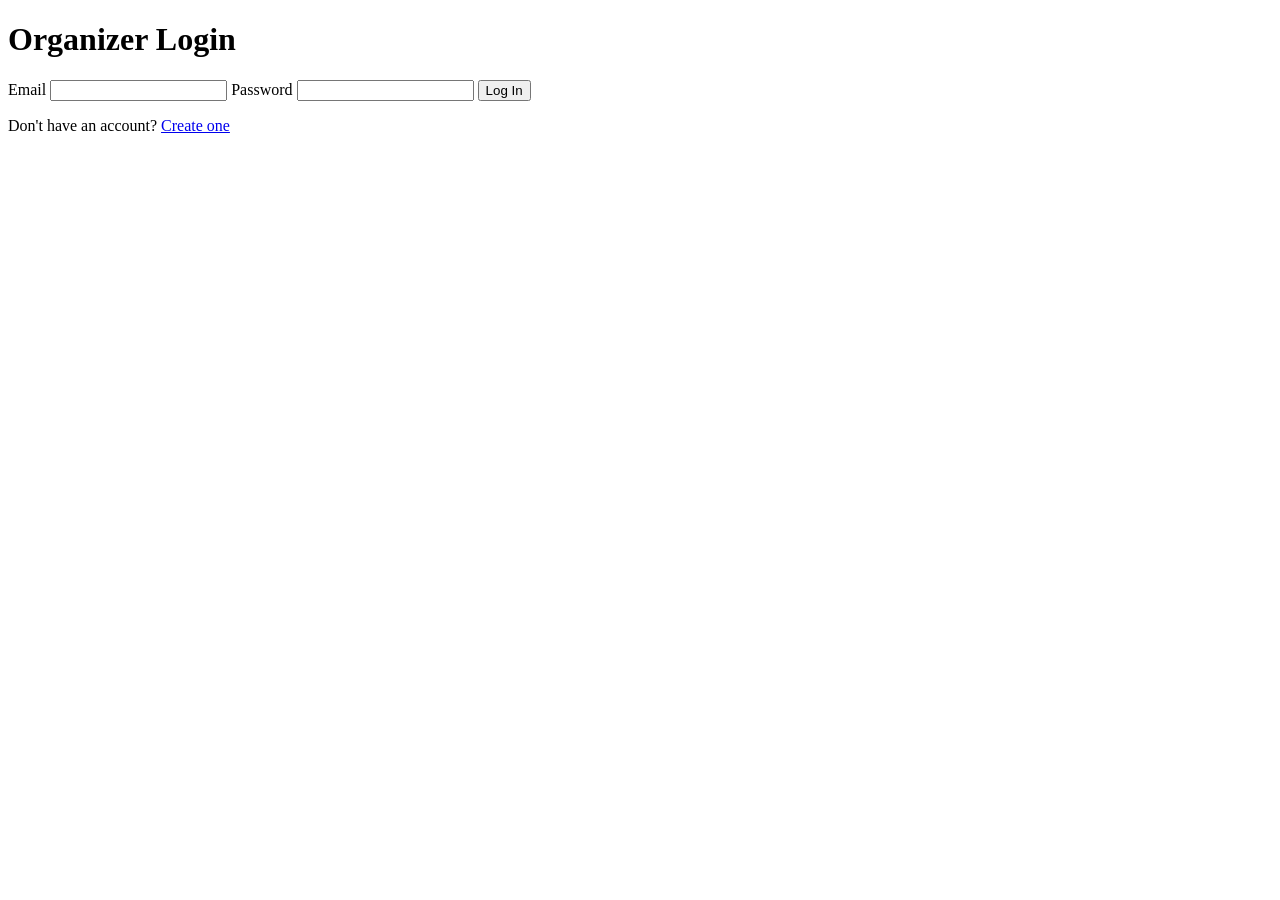
==== frontend/create.html @ f6b81d54 "push" ====
<!DOCTYPE html>
<html lang="en">
<head>
    <meta charset="UTF-8">
    <meta name="viewport" content="width=device-width, initial-scale=1.0">
    <title>Create Secret Santa</title>
    <link rel="stylesheet" href="css/style.css">
</head>

<body>

    <main class="container">

        <h1>Create an Exchange</h1>

        <form id="create-exchange-form">

            <label for="name">Exchange name</label>
            <input
                type="text"
                id="name"
                required
            >

            <label for="code">Family code</label>
            <input
                type="text"
                id="code"
                required
            >

            <label for="budget">Budget</label>
            <input
                type="number"
                id="budget"
                min="0"
                step="0.01"
            >

            <label for="registration-deadline">
                Registration deadline
            </label>
            <input
                type="datetime-local"
                id="registration-deadline"
            >

            <label for="draw-date">Draw date</label>
            <input
                type="datetime-local"
                id="draw-date"
            >

            <button type="submit">
                Create Exchange
            </button>

        </form>

        <p id="message"></p>

    </main>

    <script src="js/create.js"></script>

</body>
</html>
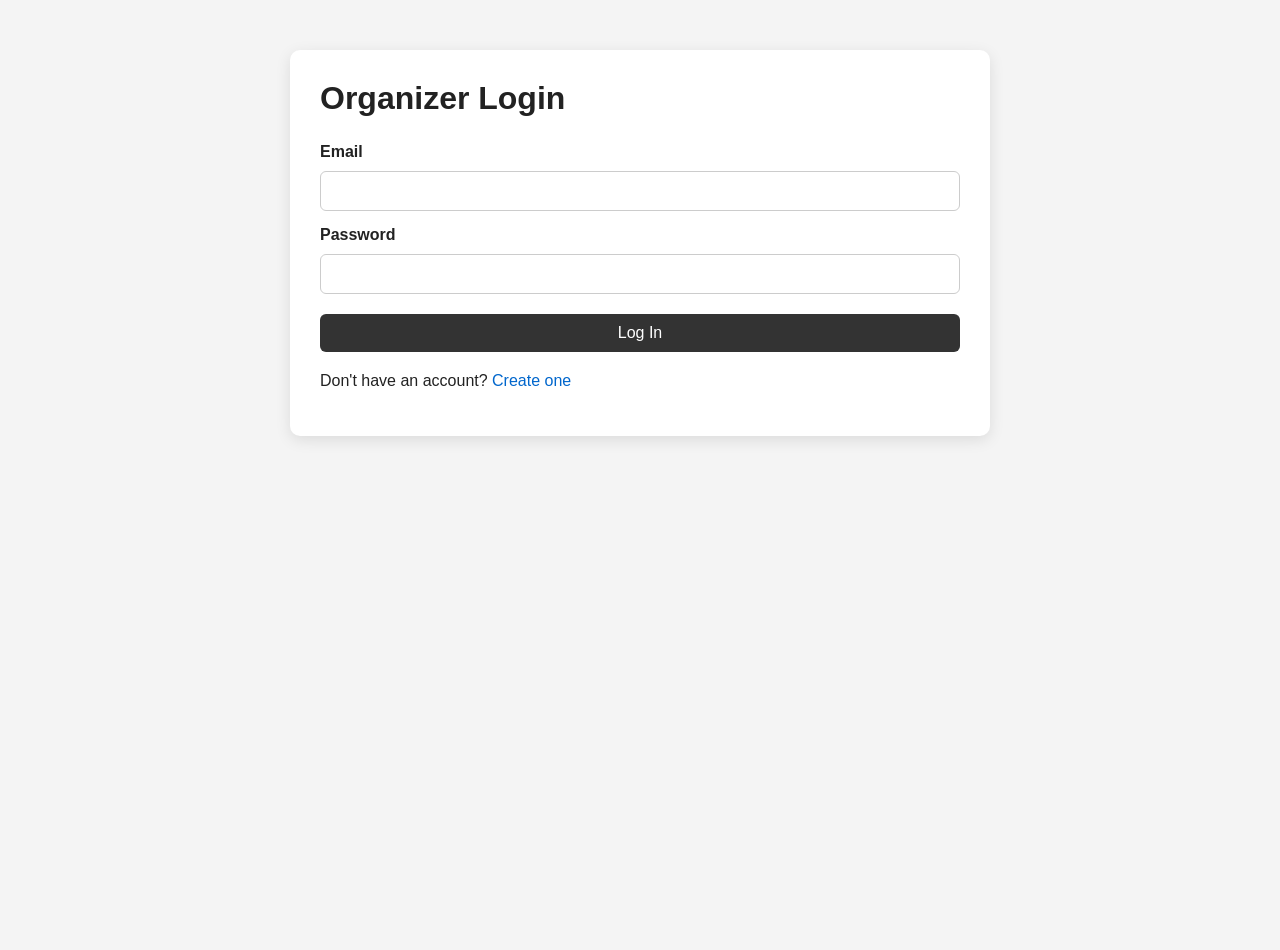
==== commit 8a88aeae: "Connect frontend to production API" ====
--- a/frontend/create.html
+++ b/frontend/create.html
@@ -61,6 +61,7 @@
 
     </main>
 
+    <script src="js/config.js"></script>
     <script src="js/create.js"></script>
 
 </body>
--- a/frontend/css/style.css
+++ b/frontend/css/style.css
@@ -0,0 +1,98 @@
+* {
+    box-sizing: border-box;
+}
+
+body {
+    margin: 0;
+    min-height: 100vh;
+    font-family: Arial, Helvetica, sans-serif;
+    background: #f4f4f4;
+    color: #222;
+}
+
+.container {
+    width: 90%;
+    max-width: 700px;
+    margin: 50px auto;
+    padding: 30px;
+    background: white;
+    border-radius: 10px;
+    box-shadow: 0 4px 15px rgba(0, 0, 0, 0.1);
+}
+
+h1 {
+    margin-top: 0;
+}
+
+h2 {
+    margin-top: 30px;
+}
+
+form {
+    display: flex;
+    flex-direction: column;
+    gap: 10px;
+    margin: 20px 0;
+}
+
+label {
+    font-weight: bold;
+    margin-top: 5px;
+}
+
+input,
+textarea {
+    width: 100%;
+    padding: 10px;
+    font-size: 16px;
+    border: 1px solid #ccc;
+    border-radius: 6px;
+}
+
+textarea {
+    min-height: 100px;
+    resize: vertical;
+}
+
+button {
+    padding: 10px 16px;
+    margin-top: 10px;
+    font-size: 16px;
+    cursor: pointer;
+    border: none;
+    border-radius: 6px;
+    background: #333;
+    color: white;
+}
+
+button:hover {
+    background: #555;
+}
+
+button:disabled {
+    background: #aaa;
+    cursor: not-allowed;
+}
+
+a {
+    color: #0066cc;
+    text-decoration: none;
+}
+
+a:hover {
+    text-decoration: underline;
+}
+
+#participant-list > div {
+    padding: 12px 0;
+    border-bottom: 1px solid #ddd;
+}
+
+#participant-list button {
+    margin-top: 0;
+}
+
+#message {
+    margin-top: 15px;
+    font-weight: bold;
+}
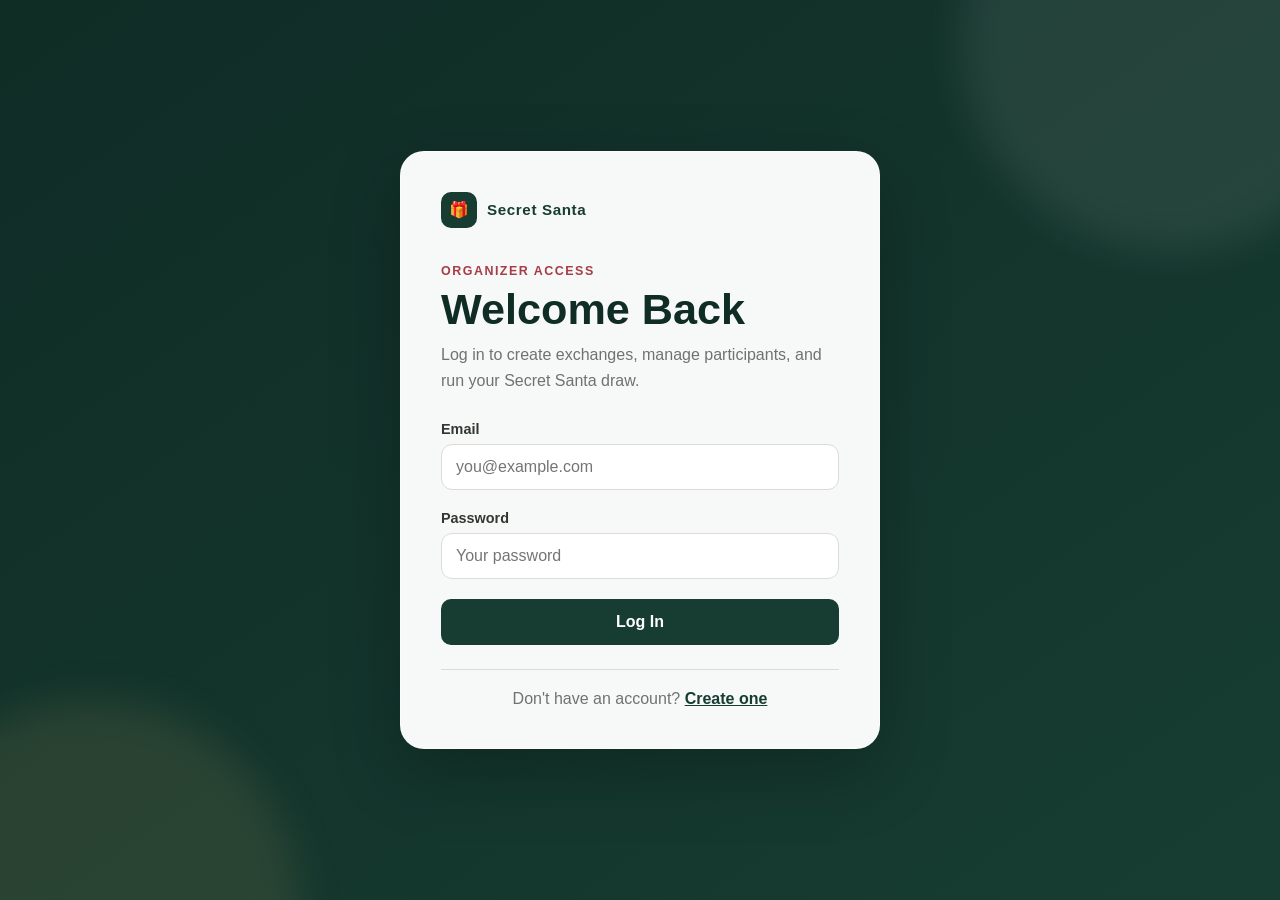
==== commit 0123a9e2: "CSS update" ====
--- a/frontend/create.html
+++ b/frontend/create.html
@@ -3,63 +3,191 @@
 <head>
     <meta charset="UTF-8">
     <meta name="viewport" content="width=device-width, initial-scale=1.0">
+
     <title>Create Secret Santa</title>
-    <link rel="stylesheet" href="css/style.css">
+
+    <link
+        rel="stylesheet"
+        href="css/style.css"
+    >
 </head>
 
-<body>
+<body class="create-page">
 
-    <main class="container">
+    <div class="join-background">
+        <div class="join-glow join-glow-one"></div>
+        <div class="join-glow join-glow-two"></div>
+    </div>
 
-        <h1>Create an Exchange</h1>
+    <main class="create-shell">
 
-        <form id="create-exchange-form">
+        <section class="create-card">
 
-            <label for="name">Exchange name</label>
-            <input
-                type="text"
-                id="name"
-                required
-            >
+            <header class="create-header">
 
-            <label for="code">Family code</label>
-            <input
-                type="text"
-                id="code"
-                required
-            >
+                <div class="join-brand">
+                    <span class="join-brand-mark">
+                        🎁
+                    </span>
 
-            <label for="budget">Budget</label>
-            <input
-                type="number"
-                id="budget"
-                min="0"
-                step="0.01"
-            >
+                    <span>
+                        Secret Santa
+                    </span>
+                </div>
 
-            <label for="registration-deadline">
-                Registration deadline
-            </label>
-            <input
-                type="datetime-local"
-                id="registration-deadline"
-            >
+                <a
+                    href="dashboard.html"
+                    class="organizer-back-link"
+                >
+                    Dashboard
+                </a>
 
-            <label for="draw-date">Draw date</label>
-            <input
-                type="datetime-local"
-                id="draw-date"
-            >
+            </header>
 
-            <button type="submit">
-                Create Exchange
-            </button>
 
-        </form>
+            <div class="create-intro">
 
-        <p id="message"></p>
+                <p class="join-eyebrow">
+                    New Exchange
+                </p>
+
+                <h1>
+                    Create an Exchange
+                </h1>
+
+                <p>
+                    Set the details for your Secret Santa.
+                    You can edit them later until the draw runs.
+                </p>
+
+            </div>
+
+
+            <form id="create-exchange-form">
+
+                <div class="form-field">
+
+                    <label for="name">
+                        Exchange name
+                    </label>
+
+                    <p class="field-help">
+                        Give your exchange a name people will recognize.
+                    </p>
+
+                    <input
+                        type="text"
+                        id="name"
+                        placeholder="Technology Department Secret Santa"
+                        required
+                    >
+
+                </div>
+
+
+                <div class="form-field">
+
+                    <label for="code">
+                        Invite code
+                    </label>
+
+                    <p class="field-help">
+                        Participants can use this code or the invite link to join.
+                    </p>
+
+                    <input
+                        type="text"
+                        id="code"
+                        placeholder="TECH2026"
+                        required
+                    >
+
+                </div>
+
+
+                <div class="form-field">
+
+                    <label for="budget">
+                        Gift limit
+                    </label>
+
+                    <p class="field-help">
+                        Set the maximum amount participants should spend.
+                    </p>
+
+                    <input
+                        type="number"
+                        id="budget"
+                        min="0"
+                        step="0.01"
+                        placeholder="50"
+                    >
+
+                </div>
+
+
+                <div class="create-date-grid">
+
+                    <div class="form-field">
+
+                        <label for="registration-deadline">
+                            Registration deadline
+                        </label>
+
+                        <p class="field-help">
+                            Participants can join, edit, or withdraw until this time.
+                        </p>
+
+                        <input
+                            type="datetime-local"
+                            id="registration-deadline"
+                        >
+
+                    </div>
+
+
+                    <div class="form-field">
+
+                        <label for="draw-date">
+                            Draw date
+                        </label>
+
+                        <p class="field-help">
+                            Assignments will be generated after registration closes.
+                        </p>
+
+                        <input
+                            type="datetime-local"
+                            id="draw-date"
+                        >
+
+                    </div>
+
+                </div>
+
+
+                <p class="join-note">
+                    After creating the exchange, you'll get a shareable invite link
+                    from your dashboard.
+                </p>
+
+
+                <button
+                    type="submit"
+                    class="primary-button create-submit-button"
+                >
+                    Create Exchange
+                </button>
+
+            </form>
+
+
+            <p id="message"></p>
+
+        </section>
 
     </main>
+
 
     <script src="js/config.js"></script>
     <script src="js/create.js"></script>
--- a/frontend/css/style.css
+++ b/frontend/css/style.css
@@ -1,3 +1,24 @@
+/* =========================
+   BASE / THEME
+   ========================= */
+
+:root {
+    --christmas-green: #173d32;
+    --christmas-green-dark: #0f2c25;
+    --christmas-green-soft: #285447;
+    --christmas-red: #a63d46;
+    --christmas-red-dark: #87323a;
+    --christmas-gold: #c8a96b;
+    --holiday-cream: #f7f3ea;
+    --holiday-card: rgba(255, 255, 255, 0.97);
+    --holiday-text: #202521;
+    --holiday-muted: #6d746f;
+    --holiday-border: #dddcd4;
+    --holiday-focus: rgba(40, 84, 71, 0.11);
+    --holiday-danger-bg: #fbf4f3;
+    --holiday-danger-border: #ead6d3;
+}
+
 * {
     box-sizing: border-box;
 }
@@ -6,93 +27,1502 @@
     margin: 0;
     min-height: 100vh;
     font-family: Arial, Helvetica, sans-serif;
-    background: #f4f4f4;
-    color: #222;
-}
-
-.container {
-    width: 90%;
-    max-width: 700px;
-    margin: 50px auto;
-    padding: 30px;
-    background: white;
+}
+
+h1,
+h2,
+h3,
+p {
+    overflow-wrap: anywhere;
+}
+
+button,
+input,
+textarea,
+select {
+    font: inherit;
+}
+
+button {
+    cursor: pointer;
+}
+
+a {
+    color: inherit;
+}
+
+#message {
+    font-weight: 700;
+}
+
+[hidden] {
+    display: none !important;
+}
+
+.join-page,
+.verify-page,
+.manage-registration-page,
+.organizer-page,
+.dashboard-page,
+.create-page,
+.login-page,
+.signup-page,
+.home-page {
+    min-height: 100vh;
+    background: linear-gradient(
+        145deg,
+        var(--christmas-green-dark),
+        var(--christmas-green)
+    );
+    color: var(--holiday-text);
+}
+
+/* Shared decorative background */
+
+.join-background {
+    position: fixed;
+    inset: 0;
+    overflow: hidden;
+    pointer-events: none;
+}
+
+.join-glow {
+    position: absolute;
+    width: 420px;
+    height: 420px;
+    border-radius: 50%;
+    background: rgba(255, 255, 255, 0.08);
+    filter: blur(20px);
+}
+
+.join-glow-one {
+    top: -170px;
+    right: -100px;
+}
+
+.join-glow-two {
+    bottom: -220px;
+    left: -120px;
+    background: rgba(200, 169, 107, 0.12);
+}
+
+/* Shared shells */
+
+.join-shell,
+.verify-shell,
+.manage-registration-shell,
+.organizer-shell,
+.dashboard-shell,
+.create-shell,
+.login-shell,
+.signup-shell,
+.home-shell {
+    position: relative;
+    z-index: 1;
+    min-height: 100vh;
+}
+
+.join-shell,
+.verify-shell,
+.manage-registration-shell,
+.create-shell,
+.login-shell,
+.signup-shell,
+.home-shell {
+    display: flex;
+    align-items: center;
+    justify-content: center;
+}
+
+.join-shell,
+.manage-registration-shell {
+    padding: 48px 20px;
+}
+
+.verify-shell,
+.login-shell,
+.signup-shell {
+    padding: 30px 20px;
+}
+
+.create-shell {
+    padding: 42px 20px;
+}
+
+.home-shell {
+    padding: 34px 20px;
+}
+
+.organizer-shell,
+.dashboard-shell {
+    padding: 42px 20px;
+}
+
+.organizer-shell {
+    width: 100%;
+}
+
+/* Shared cards */
+
+.join-card,
+.verify-card,
+.manage-registration-card,
+.organizer-card,
+.dashboard-card,
+.create-card,
+.login-card,
+.signup-card,
+.home-card {
+    background: var(--holiday-card);
+    border: 1px solid rgba(255, 255, 255, 0.45);
+    border-radius: 24px;
+    box-shadow: 0 24px 70px rgba(0, 0, 0, 0.24);
+    backdrop-filter: blur(14px);
+}
+
+.join-card {
+    width: min(100%, 640px);
+    padding: 40px;
+}
+
+.verify-card {
+    width: min(100%, 520px);
+    padding: 40px;
+}
+
+.manage-registration-card {
+    width: min(100%, 700px);
+    padding: 40px;
+}
+
+.organizer-card {
+    width: min(100%, 1100px);
+    margin: 0 auto;
+    padding: 38px;
+}
+
+.dashboard-card {
+    width: min(100%, 1050px);
+    margin: 0 auto;
+    padding: 38px;
+}
+
+.create-card,
+.home-card {
+    width: min(100%, 760px);
+}
+
+.create-card {
+    padding: 38px;
+}
+
+.home-card {
+    padding: 42px;
+}
+
+.login-card {
+    width: min(100%, 480px);
+    padding: 40px;
+}
+
+.signup-card {
+    width: min(100%, 500px);
+    padding: 40px;
+}
+
+/* Shared branding */
+
+.join-brand {
+    display: flex;
+    align-items: center;
+    gap: 10px;
+    margin-bottom: 36px;
+    color: var(--christmas-green);
+    font-size: 0.95rem;
+    font-weight: 700;
+    letter-spacing: 0.04em;
+}
+
+.join-brand-mark {
+    width: 36px;
+    height: 36px;
+    display: inline-flex;
+    align-items: center;
+    justify-content: center;
+    background: var(--christmas-green);
     border-radius: 10px;
-    box-shadow: 0 4px 15px rgba(0, 0, 0, 0.1);
-}
-
-h1 {
-    margin-top: 0;
-}
-
-h2 {
+    font-size: 1rem;
+}
+
+.join-eyebrow {
+    margin: 0 0 8px;
+    color: var(--christmas-red);
+    font-size: 0.78rem;
+    font-weight: 800;
+    letter-spacing: 0.12em;
+    text-transform: uppercase;
+}
+
+.organizer-header .join-brand,
+.dashboard-header .join-brand,
+.create-header .join-brand {
+    margin-bottom: 0;
+}
+
+/* Shared forms */
+
+.form-field {
+    display: flex;
+    flex-direction: column;
+}
+
+.field-help {
+    margin: -2px 0 8px;
+    color: var(--holiday-muted);
+    font-size: 0.84rem;
+    line-height: 1.45;
+}
+
+.join-page label,
+.manage-registration-page label,
+.organizer-page label,
+.create-page label,
+.login-page label,
+.signup-page label,
+.home-page label {
+    display: block;
+    margin-bottom: 7px;
+    color: #313832;
+    font-size: 0.9rem;
+    font-weight: 700;
+}
+
+.join-page input,
+.join-page textarea,
+.join-page select,
+.manage-registration-page input,
+.manage-registration-page textarea,
+.organizer-page input,
+.organizer-page textarea,
+.organizer-page select,
+.create-page input,
+.login-page input,
+.signup-page input,
+.home-page input {
+    width: 100%;
+    padding: 13px 14px;
+    border: 1px solid var(--holiday-border);
+    border-radius: 11px;
+    background: #fff;
+    color: var(--holiday-text);
+    outline: none;
+    transition: border-color 0.15s ease, box-shadow 0.15s ease;
+}
+
+.organizer-page input,
+.organizer-page textarea,
+.organizer-page select {
+    padding: 12px 13px;
+    border-radius: 10px;
+}
+
+.join-page input:focus,
+.join-page textarea:focus,
+.join-page select:focus,
+.manage-registration-page input:focus,
+.manage-registration-page textarea:focus,
+.organizer-page input:focus,
+.organizer-page textarea:focus,
+.organizer-page select:focus,
+.create-page input:focus,
+.login-page input:focus,
+.signup-page input:focus,
+.home-page input:focus {
+    border-color: var(--christmas-green-soft);
+    box-shadow: 0 0 0 4px var(--holiday-focus);
+}
+
+.join-page textarea,
+.manage-registration-page textarea {
+    min-height: 110px;
+    resize: vertical;
+}
+
+.join-page input::placeholder,
+.join-page textarea::placeholder {
+    color: #9a9f9b;
+}
+
+.manage-registration-page textarea:disabled {
+    background: #f2f2ef;
+    color: #777;
+    cursor: not-allowed;
+}
+
+/* Shared buttons and links */
+
+.primary-button,
+.secondary-button,
+.danger-button,
+.primary-link-button,
+.secondary-link-button {
+    border-radius: 10px;
+    font-weight: 700;
+}
+
+.primary-button,
+.secondary-button,
+.danger-button {
+    padding: 12px 16px;
+    border: 0;
+}
+
+.primary-button,
+.primary-link-button {
+    background: var(--christmas-green);
+    color: #fff;
+}
+
+.primary-button:hover:not(:disabled),
+.primary-link-button:hover {
+    background: var(--christmas-green-dark);
+}
+
+.secondary-button,
+.secondary-link-button {
+    background: #fff;
+    color: var(--christmas-green);
+    border: 1px solid var(--christmas-green);
+}
+
+.secondary-button:hover:not(:disabled),
+.secondary-link-button:hover {
+    background: #f5f8f6;
+}
+
+.danger-button {
+    background: var(--christmas-red);
+    color: #fff;
+}
+
+.danger-button:hover:not(:disabled) {
+    background: var(--christmas-red-dark);
+}
+
+.primary-link-button,
+.secondary-link-button {
+    display: inline-flex;
+    align-items: center;
+    justify-content: center;
+    padding: 11px 15px;
+    text-decoration: none;
+    white-space: nowrap;
+}
+
+.primary-link-button:hover,
+.secondary-link-button:hover {
+    text-decoration: none;
+}
+
+/* Shared detail blocks */
+
+.exchange-details {
+    display: grid;
+    grid-template-columns: repeat(3, 1fr);
+    gap: 10px;
+    margin: 0 0 30px;
+}
+
+.exchange-detail,
+.organizer-detail-card {
+    background: var(--holiday-cream);
+    border: 1px solid #e6dfd0;
+    border-radius: 12px;
+}
+
+.exchange-detail {
+    padding: 14px 15px;
+}
+
+.organizer-detail-card {
+    min-width: 0;
+    padding: 15px;
+}
+
+.exchange-detail-label {
+    display: block;
+    margin-bottom: 4px;
+    color: var(--holiday-muted);
+    font-size: 0.72rem;
+    font-weight: 700;
+    letter-spacing: 0.04em;
+    text-transform: uppercase;
+}
+
+.exchange-detail strong,
+.organizer-detail-card strong {
+    color: var(--christmas-green-dark);
+}
+
+.exchange-detail strong {
+    font-size: 1rem;
+}
+
+.organizer-detail-card strong {
+    display: block;
+    margin-top: 5px;
+    font-size: 0.95rem;
+    line-height: 1.4;
+}
+
+.optional-label {
+    margin-left: 6px;
+    color: var(--holiday-muted);
+    font-size: 0.75rem;
+    font-weight: 500;
+}
+
+.join-note {
+    margin: 0;
+    padding: 12px 14px;
+    background: #f8f5ee;
+    border-left: 3px solid var(--christmas-gold);
+    border-radius: 8px;
+    color: var(--holiday-muted);
+    font-size: 0.85rem;
+    line-height: 1.5;
+}
+
+/* =========================
+   JOIN PAGE
+   ========================= */
+
+.join-intro {
+    margin-bottom: 24px;
+}
+
+.join-page #exchange-name {
+    margin: 0 0 12px;
+    color: var(--christmas-green-dark);
+    font-size: clamp(2rem, 6vw, 3rem);
+    line-height: 1.05;
+}
+
+.join-subtitle {
+    max-width: 520px;
+    margin: 0;
+    color: var(--holiday-muted);
+    font-size: 1rem;
+    line-height: 1.65;
+}
+
+.join-page #participant-form {
+    display: grid;
+    gap: 22px;
+}
+
+.join-page button {
+    padding: 13px 18px;
+    border: 0;
+    border-radius: 11px;
+    font-weight: 750;
+    transition: transform 0.12s ease, background 0.12s ease, opacity 0.12s ease;
+}
+
+.join-page button:hover:not(:disabled) {
+    transform: translateY(-1px);
+}
+
+.join-page button:disabled {
+    cursor: not-allowed;
+    opacity: 0.6;
+}
+
+.join-page #participant-form button[type="submit"],
+.join-page #resend-confirmation-button {
+    background: var(--christmas-green);
+    color: #fff;
+}
+
+.join-page #participant-form button[type="submit"] {
+    margin-top: 4px;
+}
+
+.join-page #participant-form button[type="submit"]:hover {
+    background: var(--christmas-green-dark);
+}
+
+.join-page #pending-registration {
+    padding: 26px;
+    background: var(--holiday-cream);
+    border: 1px solid #e3dccd;
+    border-radius: 16px;
+}
+
+.join-page #pending-registration h2 {
+    margin: 0 0 10px;
+    color: var(--christmas-green-dark);
+}
+
+.join-page #pending-email {
+    color: var(--christmas-green);
+    font-size: 1.05rem;
+}
+
+.join-page #change-email-button {
+    margin-left: 8px;
+    background: transparent;
+    color: var(--christmas-green);
+    border: 1px solid var(--christmas-green);
+}
+
+.join-page #change-email-form {
+    margin-top: 22px;
+    padding-top: 22px;
+    border-top: 1px solid #ded8ca;
+}
+
+.join-page #change-email-form button[type="submit"] {
+    background: var(--christmas-red);
+    color: #fff;
+}
+
+.join-page #cancel-email-change-button {
+    background: transparent;
+    color: var(--holiday-muted);
+}
+
+.join-page #message {
+    min-height: 22px;
+    margin: 18px 0 0;
+    color: var(--christmas-red-dark);
+    font-size: 0.92rem;
+    line-height: 1.5;
+}
+
+.pending-icon {
+    width: 48px;
+    height: 48px;
+    display: flex;
+    align-items: center;
+    justify-content: center;
+    margin-bottom: 18px;
+    background: var(--christmas-green);
+    border-radius: 14px;
+    font-size: 1.35rem;
+}
+
+.pending-copy {
+    margin: 0 0 10px;
+    color: var(--holiday-muted);
+    line-height: 1.55;
+}
+
+.pending-address {
+    margin: 0 0 18px;
+    color: var(--christmas-green-dark);
+    font-size: 1.05rem;
+}
+
+.pending-actions {
+    display: flex;
+    gap: 10px;
+    margin-top: 22px;
+}
+
+/* =========================
+   VERIFY PAGE
+   ========================= */
+
+.verify-icon {
+    width: 54px;
+    height: 54px;
+    display: flex;
+    align-items: center;
+    justify-content: center;
+    margin-bottom: 20px;
+    background: var(--christmas-green);
+    border-radius: 15px;
+    font-size: 1.5rem;
+}
+
+.verify-card h1 {
+    margin: 0 0 14px;
+    color: var(--christmas-green-dark);
+    font-size: clamp(2rem, 6vw, 2.6rem);
+    line-height: 1.08;
+}
+
+#verification-message {
+    margin: 0 0 26px;
+    color: var(--holiday-muted);
+    font-size: 1rem;
+    line-height: 1.6;
+}
+
+#confirm-registration-button {
+    width: 100%;
+    margin: 0;
+    padding: 14px 18px;
+    background: var(--christmas-green);
+    color: #fff;
+    border: 0;
+    border-radius: 11px;
+    font-weight: 750;
+}
+
+#confirm-registration-button:hover:not(:disabled) {
+    background: var(--christmas-green-dark);
+}
+
+.verify-home-link {
+    display: inline-block;
+    margin-top: 20px;
+    color: var(--christmas-green);
+    font-weight: 700;
+    text-decoration: none;
+}
+
+.verify-home-link:hover {
+    text-decoration: underline;
+}
+
+/* =========================
+   MANAGE REGISTRATION PAGE
+   ========================= */
+
+.manage-registration-card h1 {
+    margin: 0 0 12px;
+    color: var(--christmas-green-dark);
+    font-size: clamp(2rem, 6vw, 2.8rem);
+    line-height: 1.08;
+}
+
+#manage-status {
+    margin: 0 0 26px;
+    color: var(--holiday-muted);
+    line-height: 1.55;
+}
+
+#manage-registration-form {
+    display: grid;
+    gap: 22px;
     margin-top: 30px;
 }
 
-form {
+#save-registration-button,
+#withdraw-button {
+    margin: 0;
+    border: 0;
+    font-weight: 700;
+}
+
+#save-registration-button {
+    padding: 13px 18px;
+    background: var(--christmas-green);
+    color: #fff;
+    border-radius: 11px;
+    font-weight: 750;
+}
+
+#save-registration-button:hover:not(:disabled) {
+    background: var(--christmas-green-dark);
+}
+
+#withdraw-button {
+    padding: 12px 16px;
+    background: var(--christmas-red);
+    color: #fff;
+    border-radius: 10px;
+}
+
+#withdraw-button:hover:not(:disabled) {
+    background: var(--christmas-red-dark);
+}
+
+#save-registration-button:disabled,
+#withdraw-button:disabled {
+    opacity: 0.55;
+    cursor: not-allowed;
+}
+
+.withdraw-section,
+.danger-zone {
+    background: var(--holiday-danger-bg);
+    border: 1px solid var(--holiday-danger-border);
+    border-radius: 14px;
+}
+
+.withdraw-section {
+    margin-top: 34px;
+    padding: 22px;
+}
+
+.withdraw-section h2 {
+    margin: 0 0 8px;
+    color: var(--christmas-red-dark);
+    font-size: 1.15rem;
+}
+
+.withdraw-section p {
+    margin: 0 0 16px;
+    color: var(--holiday-muted);
+    line-height: 1.55;
+}
+
+#manage-message {
+    min-height: 22px;
+    margin: 18px 0 0;
+    color: var(--christmas-green-dark);
+    font-size: 0.92rem;
+    font-weight: 700;
+    line-height: 1.5;
+}
+
+/* =========================
+   MANAGE EXCHANGE
+   ========================= */
+
+.organizer-header,
+.dashboard-header,
+.create-header {
+    display: flex;
+    align-items: center;
+    justify-content: space-between;
+    gap: 20px;
+}
+
+.organizer-header {
+    margin-bottom: 34px;
+}
+
+.dashboard-header,
+.create-header {
+    margin-bottom: 36px;
+}
+
+.organizer-back-link {
+    color: var(--christmas-green);
+    font-weight: 700;
+    text-decoration: none;
+}
+
+.organizer-back-link:hover {
+    text-decoration: underline;
+}
+
+.organizer-title-row {
+    display: flex;
+    align-items: flex-start;
+    justify-content: space-between;
+    gap: 24px;
+    margin-bottom: 28px;
+}
+
+.organizer-title-row h1 {
+    margin: 0 0 8px;
+    color: var(--christmas-green-dark);
+    font-size: clamp(2rem, 5vw, 3rem);
+    line-height: 1.05;
+}
+
+.organizer-code {
+    margin: 0;
+    color: var(--holiday-muted);
+    font-weight: 700;
+}
+
+.organizer-details-grid {
+    display: grid;
+    grid-template-columns: repeat(5, minmax(0, 1fr));
+    gap: 10px;
+    margin-bottom: 34px;
+}
+
+.organizer-section,
+.organizer-edit-form {
+    margin-top: 28px;
+    padding-top: 28px;
+    border-top: 1px solid var(--holiday-border);
+}
+
+.organizer-section-heading {
+    margin-bottom: 18px;
+}
+
+.organizer-section-heading h2 {
+    margin: 0 0 6px;
+    color: var(--christmas-green-dark);
+    font-size: 1.25rem;
+}
+
+.organizer-section-heading p {
+    margin: 0;
+    color: var(--holiday-muted);
+    line-height: 1.5;
+}
+
+.organizer-edit-form {
+    display: grid;
+    grid-template-columns: repeat(2, minmax(0, 1fr));
+    gap: 18px;
+}
+
+.organizer-edit-form .organizer-section-heading,
+.organizer-edit-form button[type="submit"] {
+    grid-column: 1 / -1;
+}
+
+.organizer-page button:disabled {
+    opacity: 0.55;
+    cursor: not-allowed;
+}
+
+#participant-list {
+    display: grid;
+    gap: 10px;
+}
+
+.organizer-participant-card {
+    display: flex;
+    align-items: center;
+    justify-content: space-between;
+    gap: 20px;
+    padding: 15px 16px;
+    background: #faf9f6;
+    border: 1px solid var(--holiday-border);
+    border-radius: 11px;
+}
+
+.participant-details {
     display: flex;
     flex-direction: column;
+    gap: 4px;
+    min-width: 0;
+}
+
+.participant-name {
+    color: var(--christmas-green-dark);
+    font-size: 0.98rem;
+}
+
+.participant-email {
+    color: var(--holiday-muted);
+    font-size: 0.85rem;
+    overflow-wrap: anywhere;
+}
+
+.participant-actions {
+    display: flex;
+    align-items: center;
     gap: 10px;
-    margin: 20px 0;
-}
-
-label {
-    font-weight: bold;
-    margin-top: 5px;
-}
-
-input,
-textarea {
+    flex-shrink: 0;
+}
+
+.participant-status {
+    display: inline-flex;
+    align-items: center;
+    padding: 6px 9px;
+    border-radius: 999px;
+    font-size: 0.75rem;
+    font-weight: 700;
+    white-space: nowrap;
+}
+
+.participant-confirmed {
+    background: #e6f3eb;
+    color: #24623f;
+}
+
+.participant-pending {
+    background: #f8eed8;
+    color: #8a6524;
+}
+
+.organizer-participant-card .remove-participant {
+    margin: 0;
+    padding: 7px 10px;
+    background: transparent;
+    color: var(--christmas-red-dark);
+    border: 1px solid #d8b6b2;
+    border-radius: 8px;
+    font-size: 0.8rem;
+}
+
+.exclusion-controls {
+    display: grid;
+    grid-template-columns: minmax(0, 1fr) auto minmax(0, 1fr) auto;
+    gap: 10px;
+    align-items: center;
+}
+
+.exclusion-arrow {
+    color: var(--holiday-muted);
+    font-weight: 700;
+}
+
+#exclusion-list {
+    display: grid;
+    gap: 8px;
+    margin-top: 14px;
+}
+
+.organizer-action-row {
+    display: flex;
+    flex-wrap: wrap;
+    gap: 10px;
+}
+
+.organizer-page #message {
+    margin-top: 20px;
+    color: var(--christmas-green-dark);
+}
+
+.danger-zone {
+    display: flex;
+    align-items: center;
+    justify-content: space-between;
+    gap: 24px;
+    margin-top: 34px;
+    padding: 22px;
+}
+
+.danger-zone h2 {
+    margin: 0 0 6px;
+    color: var(--christmas-red-dark);
+    font-size: 1.1rem;
+}
+
+.danger-zone p {
+    margin: 0;
+    color: var(--holiday-muted);
+    line-height: 1.5;
+}
+
+/* =========================
+   ORGANIZER DASHBOARD
+   ========================= */
+
+.dashboard-logout-button {
+    margin: 0;
+    padding: 9px 14px;
+    background: transparent;
+    color: var(--christmas-green);
+    border: 1px solid var(--christmas-green);
+    border-radius: 9px;
+    font-weight: 700;
+}
+
+.dashboard-logout-button:hover,
+#exchange-list .share-button:hover {
+    background: #f5f8f6;
+}
+
+.dashboard-hero {
+    display: flex;
+    align-items: flex-end;
+    justify-content: space-between;
+    gap: 30px;
+    margin-bottom: 38px;
+}
+
+.dashboard-hero h1 {
+    margin: 0 0 10px;
+    color: var(--christmas-green-dark);
+    font-size: clamp(2rem, 5vw, 3rem);
+    line-height: 1.05;
+}
+
+.dashboard-welcome {
+    margin: 0;
+    color: var(--holiday-muted);
+    line-height: 1.5;
+}
+
+.create-exchange-button {
+    display: inline-flex;
+    align-items: center;
+    justify-content: center;
+    flex-shrink: 0;
+    padding: 13px 18px;
+    background: var(--christmas-green);
+    color: #fff;
+    border-radius: 10px;
+    font-weight: 700;
+    text-decoration: none;
+}
+
+.create-exchange-button:hover {
+    background: var(--christmas-green-dark);
+    text-decoration: none;
+}
+
+.dashboard-section {
+    padding-top: 28px;
+    border-top: 1px solid var(--holiday-border);
+}
+
+#exchange-list {
+    display: grid;
+    gap: 14px;
+    margin-top: 18px;
+}
+
+#exchange-list .exchange-card {
+    padding: 20px;
+    background: #faf9f6;
+    border: 1px solid var(--holiday-border);
+    border-radius: 14px;
+    cursor: pointer;
+    transition: transform 0.12s ease, box-shadow 0.12s ease, border-color 0.12s ease;
+}
+
+#exchange-list .exchange-card:hover {
+    transform: translateY(-2px);
+    border-color: #cfc8ba;
+    box-shadow: 0 10px 24px rgba(0, 0, 0, 0.08);
+}
+
+.exchange-card-top {
+    display: flex;
+    align-items: flex-start;
+    justify-content: space-between;
+    gap: 20px;
+}
+
+.exchange-card-top h3 {
+    margin: 0 0 8px;
+}
+
+#exchange-list .exchange-title-link {
+    color: var(--christmas-green-dark);
+    font-size: 1.15rem;
+    font-weight: 800;
+    text-decoration: none;
+}
+
+#exchange-list .exchange-title-link:hover {
+    text-decoration: underline;
+}
+
+.exchange-code-badge {
+    display: inline-block;
+    padding: 5px 8px;
+    background: var(--holiday-cream);
+    border: 1px solid #e4dccd;
+    border-radius: 999px;
+    color: var(--holiday-muted);
+    font-size: 0.72rem;
+    font-weight: 700;
+    letter-spacing: 0.05em;
+}
+
+.exchange-card-details {
+    display: grid;
+    grid-template-columns: repeat(2, minmax(0, 1fr));
+    gap: 10px;
+    margin-top: 18px;
+}
+
+.exchange-card-detail {
+    padding: 11px 12px;
+    background: #fff;
+    border: 1px solid var(--holiday-border);
+    border-radius: 10px;
+}
+
+.exchange-card-detail span {
+    display: block;
+    margin-bottom: 4px;
+    color: var(--holiday-muted);
+    font-size: 0.7rem;
+    font-weight: 700;
+    letter-spacing: 0.05em;
+    text-transform: uppercase;
+}
+
+.exchange-card-detail strong {
+    color: var(--christmas-green-dark);
+    font-size: 0.9rem;
+}
+
+#exchange-list .share-button {
+    margin: 0;
+    padding: 9px 13px;
+    background: #fff;
+    color: var(--christmas-green);
+    border: 1px solid var(--christmas-green);
+    border-radius: 9px;
+    font-weight: 700;
+    white-space: nowrap;
+}
+
+/* =========================
+   CREATE EXCHANGE PAGE
+   ========================= */
+
+.create-intro,
+.login-intro,
+.signup-intro {
+    margin-bottom: 28px;
+}
+
+.create-intro h1,
+.login-intro h1,
+.signup-intro h1 {
+    margin: 0 0 10px;
+    color: var(--christmas-green-dark);
+    line-height: 1.08;
+}
+
+.create-intro h1 {
+    font-size: clamp(2rem, 5vw, 2.8rem);
+}
+
+.login-intro h1,
+.signup-intro h1 {
+    font-size: clamp(2rem, 6vw, 2.7rem);
+}
+
+.create-intro > p:last-child,
+.login-intro > p:last-child,
+.signup-intro > p:last-child {
+    margin: 0;
+    color: var(--holiday-muted);
+    line-height: 1.6;
+}
+
+.create-intro > p:last-child {
+    max-width: 580px;
+}
+
+#create-exchange-form {
+    display: grid;
+    gap: 22px;
+}
+
+.create-date-grid {
+    display: grid;
+    grid-template-columns: repeat(2, minmax(0, 1fr));
+    gap: 16px;
+}
+
+.create-submit-button,
+.login-submit-button,
+.signup-submit-button {
     width: 100%;
-    padding: 10px;
-    font-size: 16px;
-    border: 1px solid #ccc;
-    border-radius: 6px;
-}
-
-textarea {
-    min-height: 100px;
-    resize: vertical;
-}
-
-button {
-    padding: 10px 16px;
-    margin-top: 10px;
-    font-size: 16px;
-    cursor: pointer;
-    border: none;
-    border-radius: 6px;
-    background: #333;
-    color: white;
-}
-
-button:hover {
-    background: #555;
-}
-
-button:disabled {
-    background: #aaa;
-    cursor: not-allowed;
-}
-
-a {
-    color: #0066cc;
-    text-decoration: none;
-}
-
-a:hover {
-    text-decoration: underline;
-}
-
-#participant-list > div {
-    padding: 12px 0;
-    border-bottom: 1px solid #ddd;
-}
-
-#participant-list button {
-    margin-top: 0;
-}
-
-#message {
-    margin-top: 15px;
-    font-weight: bold;
-}+    margin: 0;
+    padding: 14px 18px;
+}
+
+.create-page #message,
+.login-page #message,
+.signup-page #message,
+.home-page #message {
+    margin-top: 18px;
+    color: var(--christmas-red);
+}
+
+/* =========================
+   LOGIN / SIGNUP
+   ========================= */
+
+#login-form,
+#signup-form {
+    display: grid;
+    gap: 20px;
+}
+
+.login-signup,
+.signup-login {
+    margin: 24px 0 0;
+    padding-top: 20px;
+    border-top: 1px solid var(--holiday-border);
+    color: var(--holiday-muted);
+    text-align: center;
+}
+
+.login-signup a,
+.signup-login a {
+    color: var(--christmas-green);
+    font-weight: 700;
+}
+
+/* =========================
+   HOME PAGE
+   ========================= */
+
+.home-intro {
+    margin: 32px 0 36px;
+}
+
+.home-intro h1 {
+    max-width: 560px;
+    margin: 0 0 14px;
+    color: var(--christmas-green-dark);
+    font-size: clamp(2.5rem, 7vw, 4rem);
+    line-height: 1;
+}
+
+.home-intro > p:last-child {
+    max-width: 600px;
+    margin: 0;
+    color: var(--holiday-muted);
+    font-size: 1.05rem;
+    line-height: 1.65;
+}
+
+.home-join-section {
+    padding: 24px;
+    background: var(--holiday-cream);
+    border: 1px solid #e6dfd0;
+    border-radius: 16px;
+}
+
+.home-section-heading {
+    margin-bottom: 18px;
+}
+
+.home-section-heading h2 {
+    margin: 0 0 6px;
+    color: var(--christmas-green-dark);
+    font-size: 1.3rem;
+}
+
+.home-section-heading p {
+    margin: 0;
+    color: var(--holiday-muted);
+}
+
+#join-form {
+    display: grid;
+    grid-template-columns: minmax(0, 1fr) auto;
+    gap: 12px;
+    align-items: end;
+}
+
+.home-page input {
+    text-transform: uppercase;
+}
+
+.home-continue-button {
+    min-height: 47px;
+    margin: 0;
+    padding: 12px 20px;
+}
+
+.home-organizer-section {
+    display: flex;
+    align-items: center;
+    justify-content: space-between;
+    gap: 30px;
+    margin-top: 28px;
+    padding-top: 28px;
+    border-top: 1px solid var(--holiday-border);
+}
+
+.home-organizer-section h2 {
+    margin: 0 0 7px;
+    color: var(--christmas-green-dark);
+    font-size: 1.2rem;
+}
+
+.home-organizer-section p {
+    max-width: 440px;
+    margin: 0;
+    color: var(--holiday-muted);
+    line-height: 1.55;
+}
+
+.home-organizer-actions {
+    display: flex;
+    gap: 9px;
+    flex-shrink: 0;
+}
+
+/* =========================
+   RESPONSIVE
+   ========================= */
+
+@media (max-width: 850px) {
+    .organizer-details-grid {
+        grid-template-columns: repeat(2, minmax(0, 1fr));
+    }
+
+    .organizer-edit-form {
+        grid-template-columns: 1fr;
+    }
+
+    .organizer-edit-form .organizer-section-heading,
+    .organizer-edit-form button[type="submit"] {
+        grid-column: auto;
+    }
+
+    .exclusion-controls {
+        grid-template-columns: 1fr;
+    }
+
+    .exclusion-arrow {
+        text-align: center;
+    }
+}
+
+@media (max-width: 700px) {
+    .dashboard-shell,
+    .create-shell,
+    .home-shell {
+        align-items: flex-start;
+        padding: 14px 10px;
+    }
+
+    .dashboard-card,
+    .create-card {
+        padding: 26px 20px;
+        border-radius: 18px;
+    }
+
+    .home-card {
+        padding: 28px 22px;
+        border-radius: 18px;
+    }
+
+    .dashboard-header,
+    .create-header {
+        align-items: flex-start;
+    }
+
+    .dashboard-hero,
+    .home-organizer-section {
+        align-items: stretch;
+        flex-direction: column;
+    }
+
+    .create-exchange-button,
+    .home-continue-button,
+    #exchange-list .share-button {
+        width: 100%;
+    }
+
+    .exchange-card-top {
+        flex-direction: column;
+    }
+
+    .exchange-card-details,
+    .create-date-grid,
+    #join-form {
+        grid-template-columns: 1fr;
+    }
+
+    .home-intro {
+        margin-top: 28px;
+    }
+
+    .home-organizer-actions {
+        display: grid;
+        grid-template-columns: repeat(2, minmax(0, 1fr));
+    }
+}
+
+@media (max-width: 600px) {
+    .join-shell,
+    .verify-shell,
+    .manage-registration-shell,
+    .organizer-shell,
+    .login-shell,
+    .signup-shell {
+        align-items: flex-start;
+        padding: 14px 10px;
+    }
+
+    .join-card,
+    .manage-registration-card,
+    .organizer-card {
+        padding: 26px 20px;
+        border-radius: 18px;
+    }
+
+    .verify-card,
+    .login-card,
+    .signup-card {
+        padding: 28px 22px;
+        border-radius: 18px;
+    }
+
+    .join-brand {
+        margin-bottom: 24px;
+    }
+
+    .exchange-details,
+    .organizer-details-grid {
+        grid-template-columns: 1fr;
+        gap: 8px;
+    }
+
+    .join-page #participant-form,
+    .manage-registration-page #manage-registration-form {
+        gap: 16px;
+    }
+
+    .join-page textarea,
+    .manage-registration-page textarea {
+        min-height: 90px;
+    }
+
+    .join-page input,
+    .join-page textarea {
+        padding: 12px 13px;
+    }
+
+    .join-page #resend-confirmation-button,
+    .join-page #change-email-button,
+    #save-registration-button,
+    #withdraw-button,
+    .organizer-title-row .secondary-button,
+    .organizer-action-row button,
+    .danger-zone button {
+        width: 100%;
+    }
+
+    .join-page #change-email-button {
+        margin: 10px 0 0;
+    }
+
+    .pending-actions,
+    .organizer-action-row {
+        flex-direction: column;
+    }
+
+    .pending-actions button {
+        width: 100%;
+        margin: 0;
+    }
+
+    .organizer-header {
+        align-items: flex-start;
+    }
+
+    .organizer-title-row,
+    .danger-zone,
+    .organizer-participant-card {
+        flex-direction: column;
+    }
+
+    .danger-zone {
+        align-items: stretch;
+    }
+
+    .organizer-participant-card {
+        align-items: flex-start;
+    }
+
+    .participant-actions {
+        width: 100%;
+        justify-content: space-between;
+    }
+}
+
+@media (max-width: 430px) {
+    .home-organizer-actions {
+        grid-template-columns: 1fr;
+    }
+}
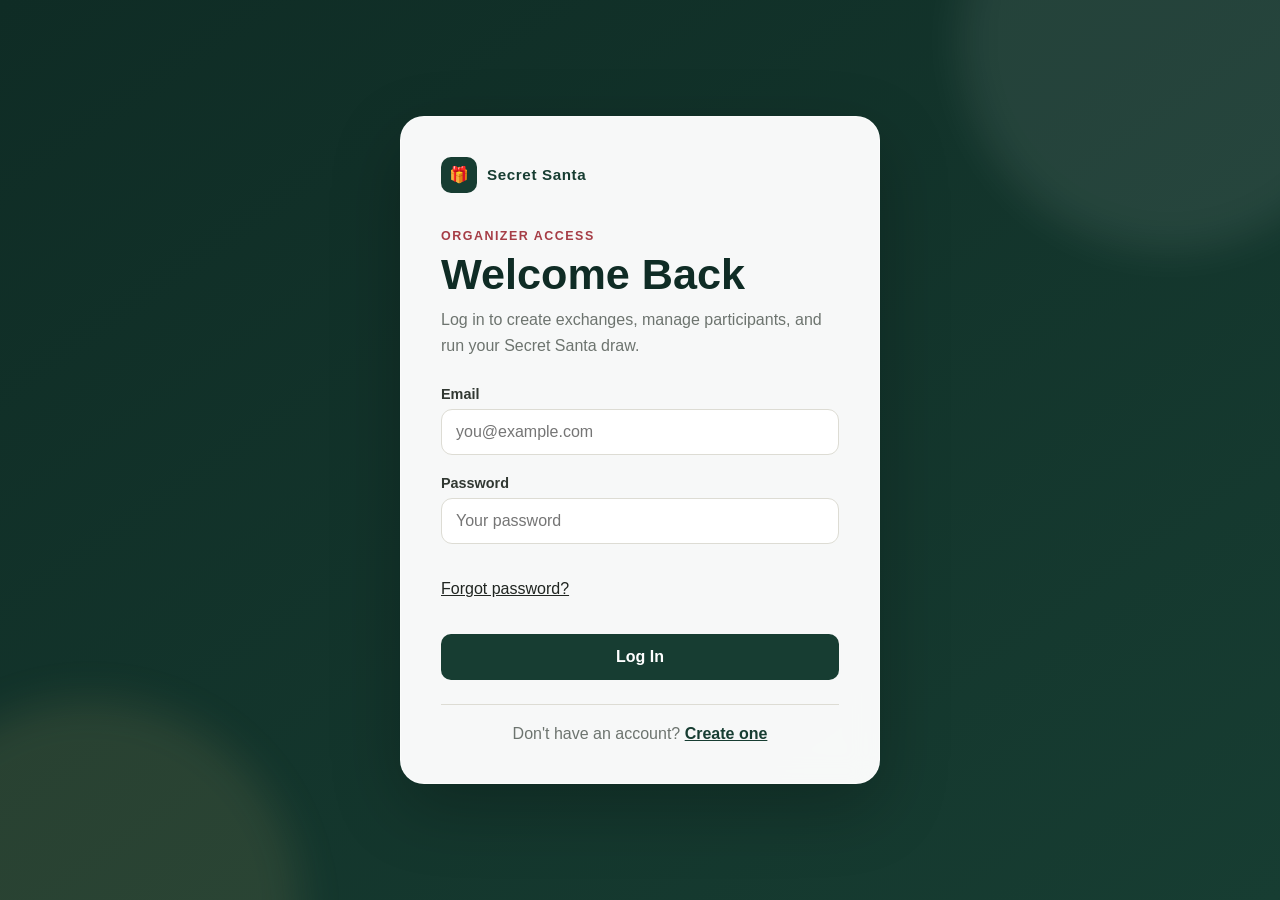
==== commit aab909c6: "forgot password" ====
--- a/frontend/create.html
+++ b/frontend/create.html
@@ -190,6 +190,7 @@
 
 
     <script src="js/config.js"></script>
+    <script src="js/auth.js"></script>
     <script src="js/create.js"></script>
 
 </body>
